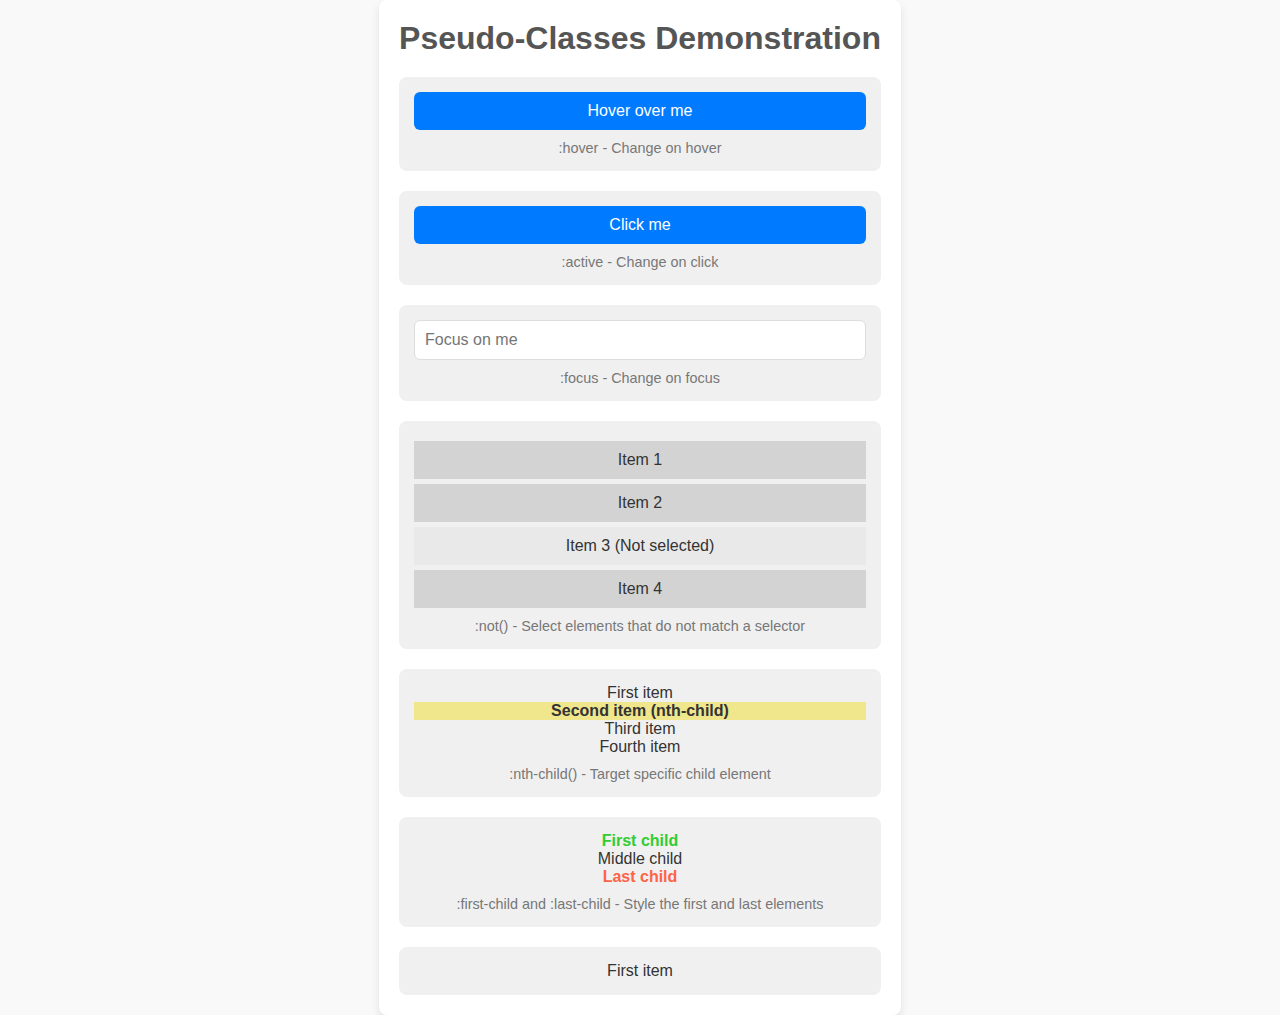
==== PSEUDO-CLASSES/index.html @ 9e14e125 "Add files via upload" ====
<!DOCTYPE html>
<html lang="en">
<head>
  <meta charset="UTF-8">
  <meta name="viewport" content="width=device-width, initial-scale=1.0">
  <title>Pseudo-Classes Demonstration</title>
  <link rel="stylesheet" href="style.css">
</head>
<body>

  <div class="container">
    <h1>Pseudo-Classes Demonstration</h1>

    <div class="pseudo-classes">

      <!-- :hover -->
      <div class="pseudo-class">
        <button class="hover-example">Hover over me</button>
        <p>:hover - Change on hover</p>
      </div>

      <!-- :active -->
      <div class="pseudo-class">
        <button class="active-example">Click me</button>
        <p>:active - Change on click</p>
      </div>

      <!-- :focus -->
      <div class="pseudo-class">
        <input type="text" class="focus-example" placeholder="Focus on me">
        <p>:focus - Change on focus</p>
      </div>

      <!-- :not() -->
      <div class="pseudo-class">
        <ul class="not-example">
          <li>Item 1</li>
          <li>Item 2</li>
          <li class="special-item">Item 3 (Not selected)</li>
          <li>Item 4</li>
        </ul>
        <p>:not() - Select elements that do not match a selector</p>
      </div>

      <!-- :nth-child() -->
      <div class="pseudo-class">
        <ul class="nth-child-example">
          <li>First item</li>
          <li>Second item (nth-child)</li>
          <li>Third item</li>
          <li>Fourth item</li>
        </ul>
        <p>:nth-child() - Target specific child element</p>
      </div>

      <!-- :first-child and :last-child -->
      <div class="pseudo-class">
        <ul class="first-last-child-example">
          <li>First child</li>
          <li>Middle child</li>
          <li>Last child</li>
        </ul>
        <p>:first-child and :last-child - Style the first and last elements</p>
      </div>

      <!-- :nth-of-type() -->
      <div class="pseudo-class">
        <ul class="nth-of-type-example">
          <li>First item</li>
          <li
---- PSEUDO-CLASSES/style.css ----
/* General Style */
* {
    margin: 0;
    padding: 0;
    box-sizing: border-box;
  }
  
  body {
    font-family: 'Arial', sans-serif;
    background-color: #f9f9f9;
    color: #333;
    display: flex;
    justify-content: center;
    align-items: center;
    min-height: 100vh;
  }
  
  .container {
    max-width: 800px;
    padding: 20px;
    background-color: #fff;
    box-shadow: 0 4px 8px rgba(0, 0, 0, 0.1);
    border-radius: 8px;
  }
  
  h1 {
    text-align: center;
    font-size: 2rem;
    margin-bottom: 20px;
    color: #555;
  }
  
  /* Pseudo-Class Example Container */
  .pseudo-classes {
    display: grid;
    grid-template-columns: repeat(auto-fit, minmax(250px, 1fr));
    gap: 20px;
  }
  
  .pseudo-class {
    padding: 15px;
    border-radius: 8px;
    background-color: #f0f0f0;
    text-align: center;
  }
  
  .pseudo-class p {
    margin-top: 10px;
    font-size: 0.9rem;
    color: #777;
  }
  
  /* Buttons and Inputs */
  button, input, ul {
    font-size: 1rem;
    padding: 10px;
    border-radius: 6px;
    border: none;
    width: 100%;
  }
  
  button {
    background-color: #007BFF;
    color: #fff;
    cursor: pointer;
    transition: background-color 0.3s;
  }
  
  button:focus, input:focus {
    outline: none;
  }
  
  input {
    border: 1px solid #ddd;
    padding: 10px;
    width: 100%;
    transition: border-color 0.3s;
  }
  
  /* :hover */
  .hover-example:hover {
    background-color: #0056b3;
  }
  
  /* :active */
  .active-example:active {
    background-color: #FF6347;
  }
  
  /* :focus */
  .focus-example:focus {
    border-color: #32CD32;
  }
  
  /* :not() */
  .not-example {
    list-style: none;
    padding: 0;
  }
  
  .not-example li {
    background-color: #e9e9e9;
    margin: 5px 0;
    padding: 10px;
  }
  
  .not-example li:not(.special-item) {
    background-color: #d3d3d3;
  }
  
  /* :nth-child() */
  .nth-child-example {
    list-style: none;
    padding: 0;
  }
  
  .nth-child-example li:nth-child(2) {
    background-color: #f0e68c;
    font-weight: bold;
  }
  
  /* :first-child */
  .first-last-child-example {
    list-style: none;
    padding: 0;
  }
  
  .first-last-child-example li:first-child {
    color: #32CD32;
    font-weight: bold;
  }
  
  /* :last-child */
  .first-last-child-example li:last-child {
    color: #FF6347;
    font-weight: bold;
  }
  
  /* :nth-of-type() */
  .nth-of-type-example {
    list-style: none;
    padding: 0;
  }
  
  .nth-of-type-example li:nth-of-type(3) {
    background-color: #FFB6C1;
    font-style: italic;
  }
  
  /* :checked */
  .checked-example {
    margin-left: 10px;
  }
  
  .checked-example:checked + label {
    color: #32CD32;
    font-weight: bold;
  }
  
  /* Add smooth transitions for hover/focus effects */
  button, input {
    transition: background-color 0.3s ease, border-color 0.3s ease;
  }
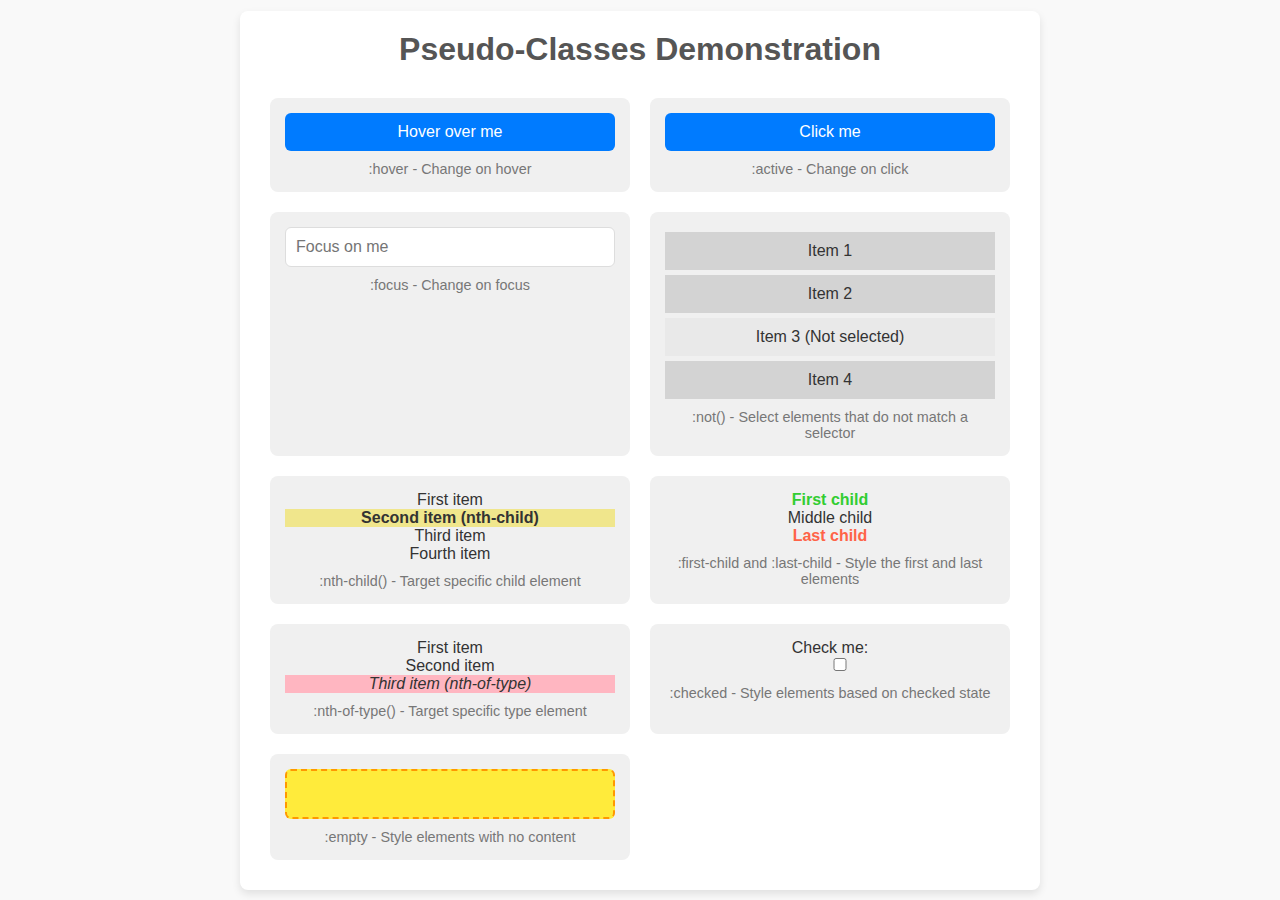
==== commit 0d1c015f: "Add files via upload" ====
--- a/PSEUDO-CLASSES/index.html
+++ b/PSEUDO-CLASSES/index.html
@@ -67,4 +67,27 @@
       <div class="pseudo-class">
         <ul class="nth-of-type-example">
           <li>First item</li>
-          <li
+          <li>Second item</li>
+          <li>Third item (nth-of-type)</li>
+        </ul>
+        <p>:nth-of-type() - Target specific type element</p>
+      </div>
+
+      <!-- :checked -->
+      <div class="pseudo-class">
+        <label for="checkbox">Check me:</label>
+        <input type="checkbox" id="checkbox" class="checked-example">
+        <p>:checked - Style elements based on checked state</p>
+      </div>
+
+      <!-- :empty -->
+      <div class="pseudo-class">
+        <div class="empty-example"></div>
+        <p>:empty - Style elements with no content</p>
+      </div>
+
+    </div>
+  </div>
+
+</body>
+</html>
--- a/PSEUDO-CLASSES/style.css
+++ b/PSEUDO-CLASSES/style.css
@@ -51,7 +51,7 @@
   }
   
   /* Buttons and Inputs */
-  button, input, ul {
+  button, input, ul, div {
     font-size: 1rem;
     padding: 10px;
     border-radius: 6px;
@@ -157,9 +157,26 @@
     font-weight: bold;
   }
   
+  /* :empty */
+  .empty-example {
+    height: 50px;
+    background-color: #ddd;
+    border: 2px dashed #ccc;
+    display: flex;
+    justify-content: center;
+    align-items: center;
+    color: #888;
+    font-size: 0.9rem;
+  }
+  
+  .empty-example:empty {
+    background-color: #ffeb3b;
+    border-color: #ff9800;
+    color: #333;
+  }
+  
   /* Add smooth transitions for hover/focus effects */
   button, input {
     transition: background-color 0.3s ease, border-color 0.3s ease;
   }
-  
   